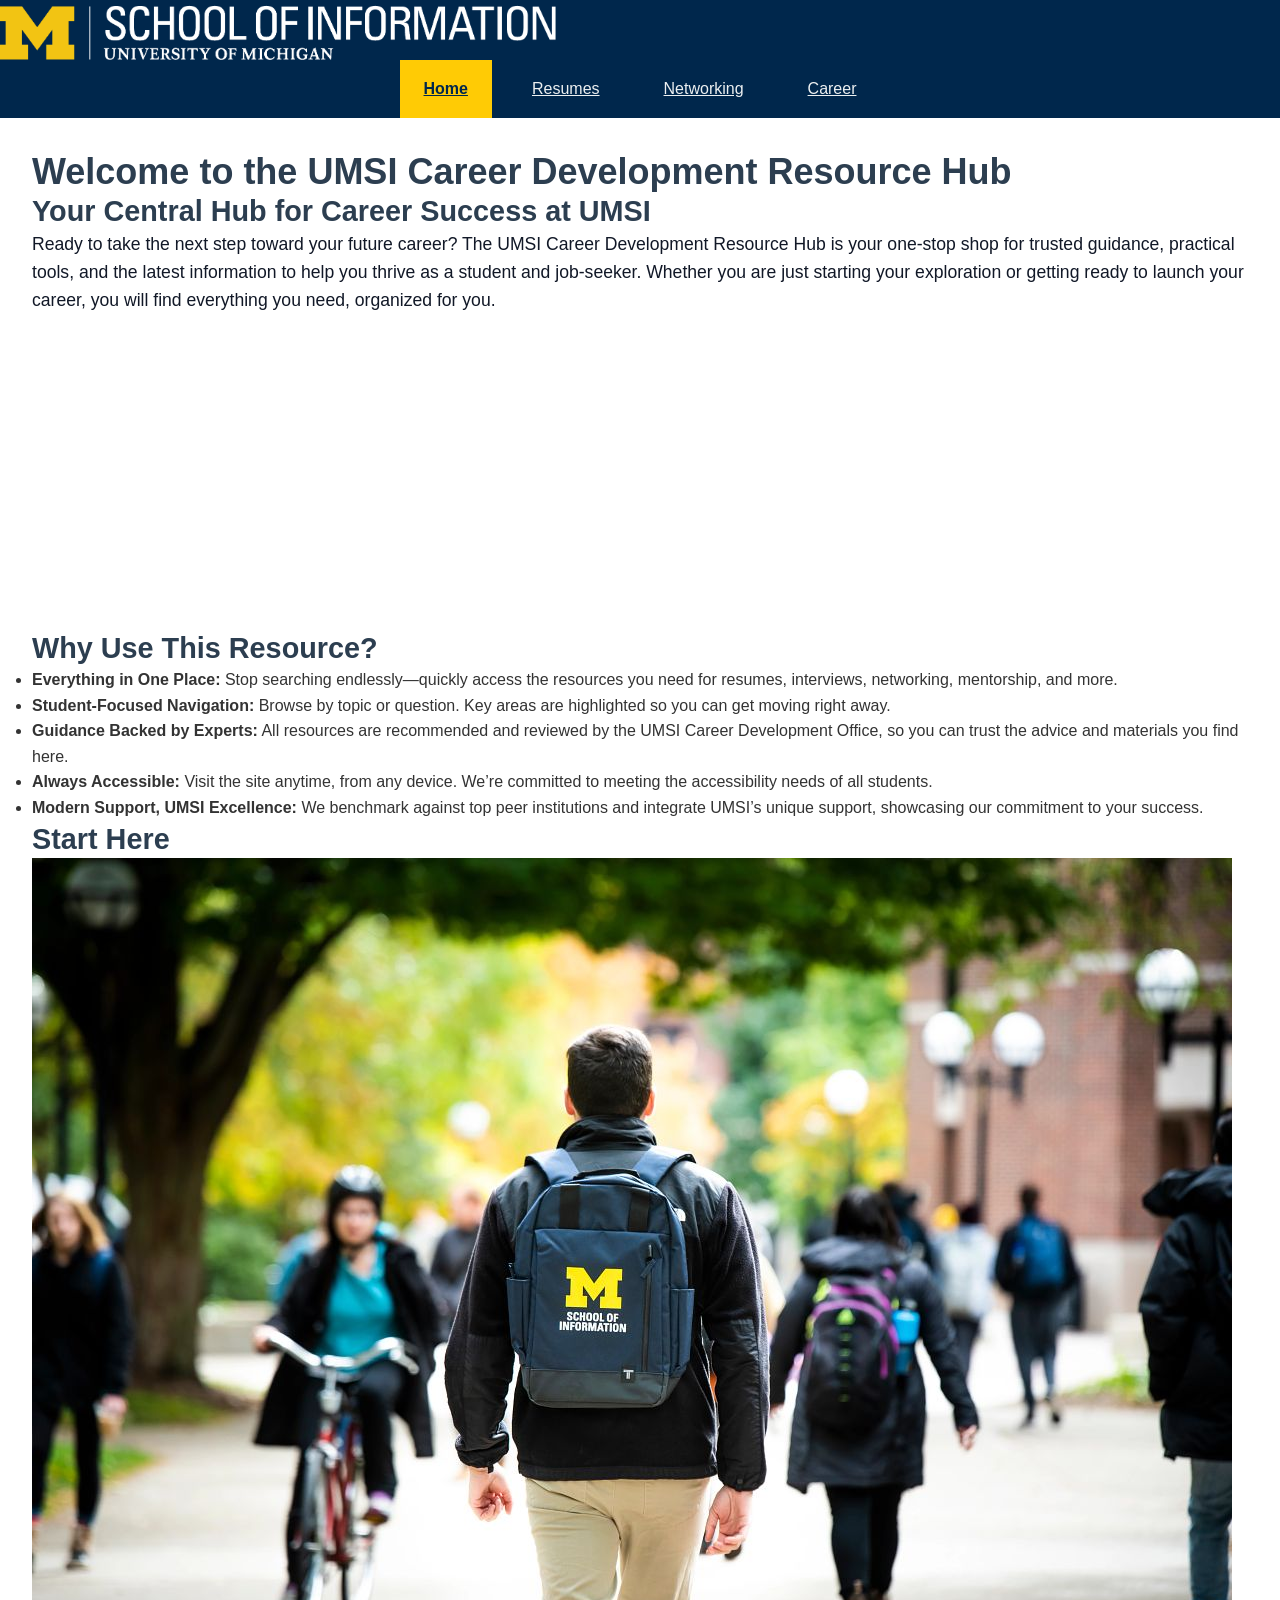
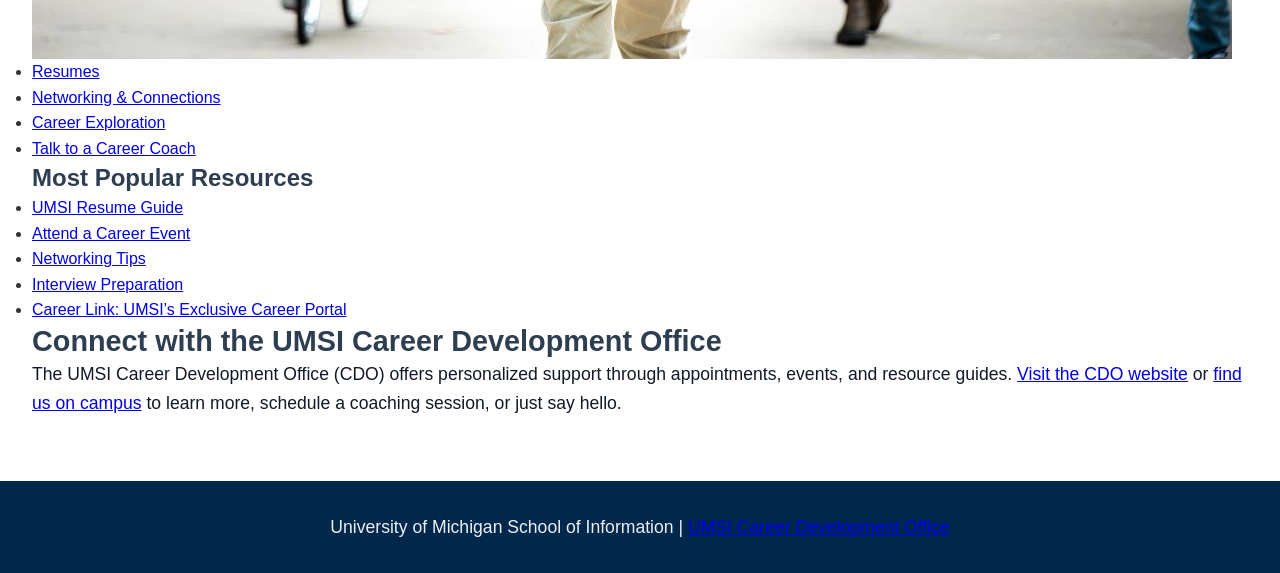
==== index.html @ 0b86a2d9 "Change nav style and logo" ====
<!DOCTYPE html>
<html lang="en">

<head>
  <meta charset="UTF-8">
  <meta name="viewport" content="width=device-width, initial-scale=1.0">
  <link rel="stylesheet" href="css/html5reset.css">
  <link rel="stylesheet" href="css/style.css">
  <title>MSI Career Development Resource Hub</title>
</head>

<body>

  <header>
    <a href="#maincontent" class="skip-link">Skip to Main Content</a>
    <img src="images/UMSI_signature_marketing_U_white.png" alt="UMSI Logo">
    <nav>
      <ul>
        <li class="active"><a href="index.html">Home</a></li>
        <li><a href="resume.html">Resumes</a></li>
        <li><a href="networking.html">Networking</a></li>
        <li><a href="career_exploration.html">Career</a></li>
      </ul>
    </nav>
  </header>

  <main id="maincontent">
    <section id="title">
      <h1>Welcome to the UMSI Career Development Resource Hub</h1>
    </section>

    <section>
      <h2>Your Central Hub for Career Success at UMSI</h2>
      <p>
        Ready to take the next step toward your future career? The UMSI Career Development Resource Hub is your one-stop
        shop for trusted guidance, practical tools, and the latest information to help you thrive as a student and
        job-seeker. Whether you are just starting your exploration or getting ready to launch your career, you will find
        everything you need, organized for you.
      </p>
      <iframe src="https://www.youtube.com/embed/GSjGeDYJ5Nk?si=qhxJPRTIT___x8hG"
        title="YouTube video player" frameborder="0"
        allow="accelerometer; autoplay; clipboard-write; encrypted-media; gyroscope; picture-in-picture; web-share"
        referrerpolicy="strict-origin-when-cross-origin" allowfullscreen></iframe>
    </section>

    <section>
      <h2>Why Use This Resource?</h2>


      <ul>
        <li><strong>Everything in One Place:</strong> Stop searching endlessly—quickly access the resources you need for
          resumes, interviews, networking, mentorship, and more.</li>
        <li><strong>Student-Focused Navigation:</strong> Browse by topic or question. Key areas are highlighted so you
          can get moving right away.</li>
        <li><strong>Guidance Backed by Experts:</strong> All resources are recommended and reviewed by the UMSI Career
          Development Office, so you can trust the advice and materials you find here.</li>
        <li><strong>Always Accessible:</strong> Visit the site anytime, from any device. We’re committed to meeting the
          accessibility needs of all students.</li>
        <li><strong>Modern Support, UMSI Excellence:</strong> We benchmark against top peer institutions and integrate
          UMSI’s unique support, showcasing our commitment to your success.</li>
      </ul>
    </section>
    <section>
      <h2>Start Here</h2>
      <div>
        <img src="images/UMSI_CampusFall_UMSIBackpack_02.jpg"
          alt="A student wears a UMSI backpack in fall on the diag.">
        <ul>
          <li><a href="resume.html">Resumes</a></li>
          <li><a href="networking.html">Networking & Connections</a></li>
          <li><a href="career_exploration.html">Career Exploration</a></li>
          <li><a href="https://umich.instructure.com/courses/137916/pages/talk-to-a-career-coach" target="_blank">Talk to a Career Coach</a></li>
        </ul>


      </div>
      <div>
        <h3>Most Popular Resources</h3>
        <ul>
          <li><a href="https://docs.google.com/document/d/1_1GfDJyVGIgE82MZjVhuWT_aB_2Hcj1NN62FUCXoR_o/edit?tab=t.0"
              target="_blank">UMSI Resume Guide</a></li>
          <li><a href="https://umich.instructure.com/courses/137916/pages/attend-an-event" target="_blank">Attend a
              Career Event</a></li>
          <li><a href="https://docs.google.com/document/d/18HMt79BU8ovGf9z7_P7No5tuwUS6qHNW5u0sgrepLtE/edit?tab=t.0"
              target="_blank">Networking Tips</a></li>
          <li><a
              href="https://docs.google.com/presentation/d/15n-XqsFEntdbkZz89K-ohf7Or1NnCt5CQNDG-6fh2a0/edit?usp=sharing"
              target="_blank">Interview Preparation</a></li>
          <li><a href="https://si-umich.12twenty.com/Login" target="_blank">Career Link: UMSI’s Exclusive Career
              Portal</a></li>
        </ul>
      </div>
    </section>
    <section>
      <h2>Connect with the UMSI Career Development Office</h2>
      <p>
        The UMSI Career Development Office (CDO) offers personalized support through appointments, events, and resource
        guides. <a href="https://umich.instructure.com/courses/137916" target="_blank">Visit the CDO website</a> or <a
          href="https://www.si.umich.edu/about-umsi/getting-umsi" target="_blank">find us on campus</a> to learn more,
        schedule a coaching session, or just say hello.
      </p>
    </section>

    <!-- Content taken & modified from UMGPT with the prompt, "Write me a webpage of intro content to help meet the following requirements - this is for the home page": and then pasted in the client objectives & project requirements"
        UMGPT. (2025). UMGPT ( GPT-4.1 August 25th version) [Large language model]. -->
  </main>
  <footer>
    <p>University of Michigan School of Information | <a href="https://umich.instructure.com/courses/137916">UMSI Career
        Development Office </a></p>
  </footer>
</body>

</html>
---- css/style.css ----
/* Base styles */
html {
    font-size: 100%;
}

body {
    font-family: Arial, sans-serif;
    line-height: 1.6;
    color: #333;
    margin: 0;
    padding: 0;
}

main,
footer {
    padding: 2rem;
}

main {
    max-width: 90rem;
    margin-inline: auto;
}

h1 {
    font-size: clamp(1.75rem, 1.4rem + 1.8vw, 2.25rem);
    line-height: 1.2;
    color: #2c3e50;
    margin: 0;
}

h2 {
    font-size: clamp(1.5rem, 1.2rem + 1.2vw, 1.8rem);
    line-height: 1.3;
    color: #2c3e50;
    margin-top: 0;
}

h3 {
    font-size: clamp(1.25rem, 1.1rem + 0.8vw, 1.5rem);
    line-height: 1.4;
    color: #2c3e50;
    margin-top: 0;
}

p {
    font-size: clamp(1rem, 0.9rem + 0.5vw, 1.1rem);
    line-height: 1.6;
    color: #111827;
}

/* image and media styles */
/* citation: from online search */
iframe {
    width: 100%;
    max-width: 560px;
    height: auto;
    aspect-ratio: 16 / 9;
    display: block;
}

img {
    max-width: 100%;
    height: auto;
    display: block;
}

/* Skip to Main Content
Each page have a Skip to Main Content link that is not visible in the mobile view */
.skip-link {
    position: absolute;
    top: -9999px;
    z-index: 1000;
    background-color: blue;
    color: white;
    padding: 8px 16px;
}

.skip-link:focus {
    top: 10px;
}

/* Header and Navigation
- Navigation is consistent form page to page
- Link in Navigation change to clearly indicate what page I am currently on in the navigation
- Current link is not indicated just by using color.
- H1 matches Page title to some degree */

/* Citation: From discussion week 6 */

header {
    background-color: #00274C;
    position: sticky;
    top: 0;
    z-index: 100;
}

header img {
    height: 60px;
    width: auto;
}

nav ul {
    list-style: none;
    margin: 0;
    padding: 0;
    display: flex;
    justify-content: center;
    gap: 1rem;
}

nav a {
    color: #ecf0f1;
    padding: 1rem 1.5rem;
    display: block;
    transition: background-color 0.3s ease;
}

nav a:hover {
    background-color: #34495e;
}

/* Active link changes style */
nav .active {
    background-color: #FFCB05;
    font-weight: bold;
}

nav .active a {
    color: #00274C;
}

/* ========================================
   FOOTER (fully styled)
   ======================================== */

/* Citation: From discussion week 6 */

footer {
    background-color: #00274C;
    text-align: center;
    padding: 2rem 1rem;
    margin-top: 2rem;
}

footer p {
    margin: 0;
    color: #ecf0f1;
}


/* - Content is designed with the mobile first perspective
- All content is available on smaller screens and usable.
- Font is big enough for me to read and click on each link from a mobile device
- Good use of fluid measurements
- Good use of RWD including Grid */
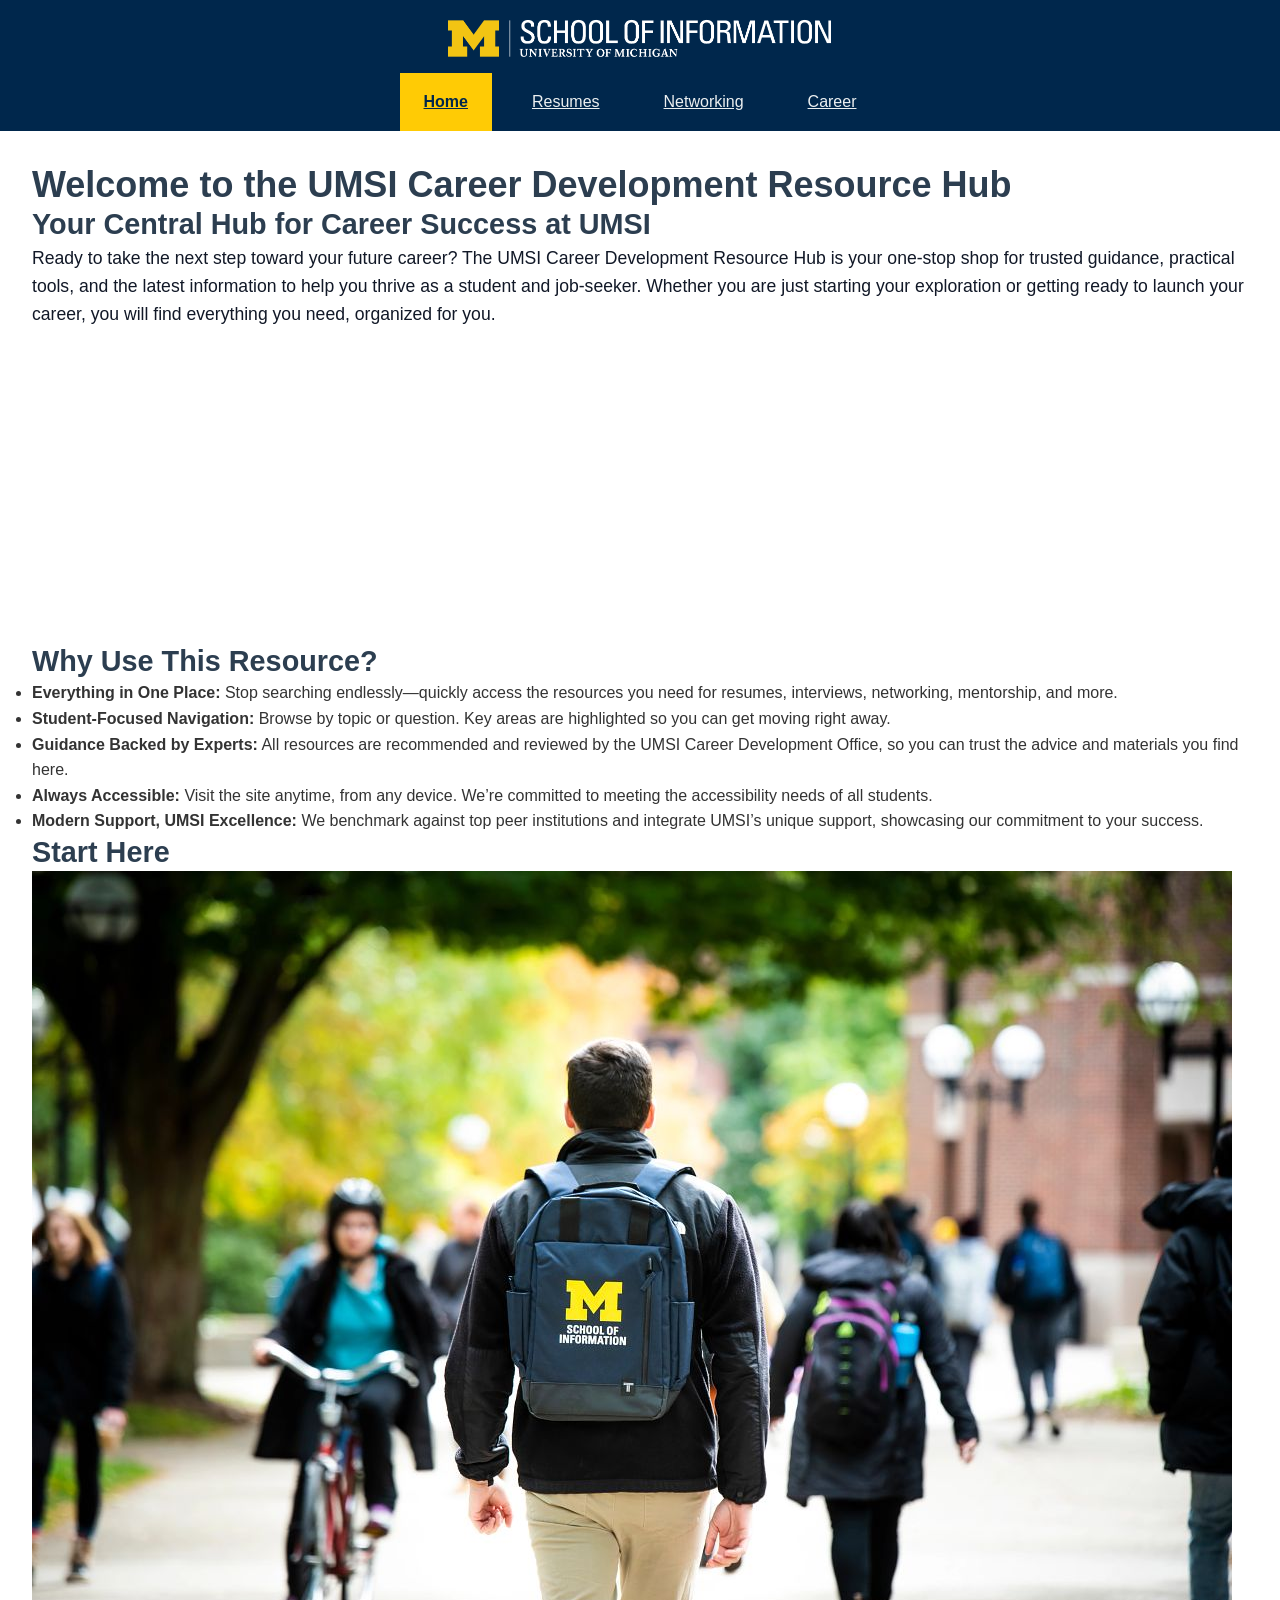
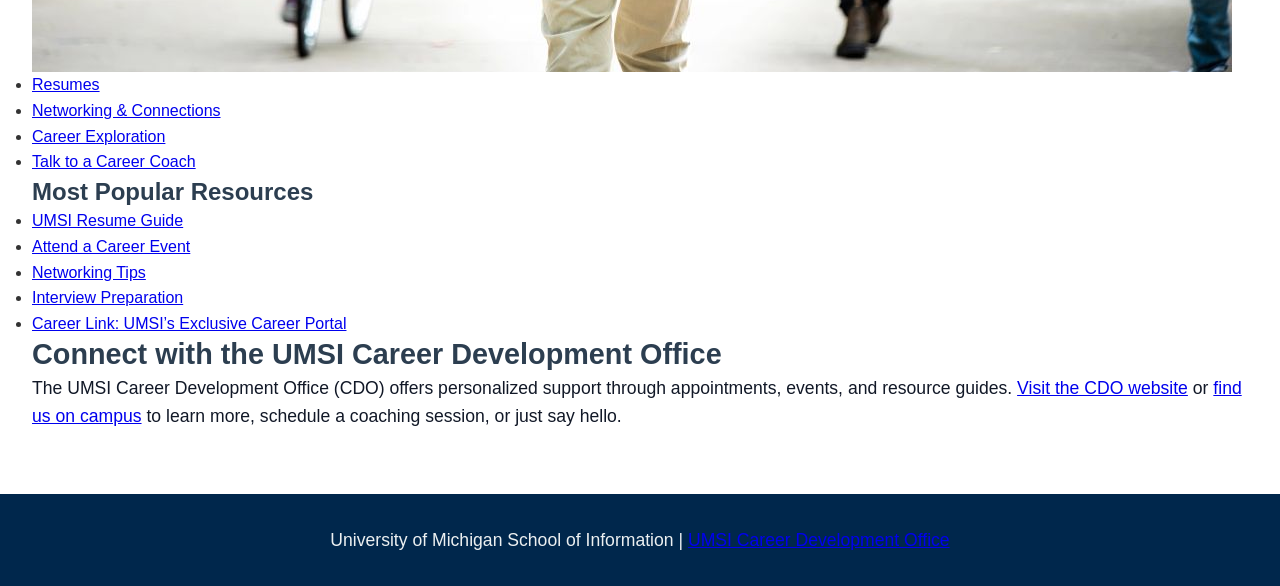
==== commit 1b90f32c: "Modify nav style" ====
--- a/index.html
+++ b/index.html
@@ -13,7 +13,7 @@
 
   <header>
     <a href="#maincontent" class="skip-link">Skip to Main Content</a>
-    <img src="images/UMSI_signature_marketing_U_white.png" alt="UMSI Logo">
+    <img class="logo" src="images/UMSI_signature_marketing_U_white.png" alt="UMSI Logo">
     <nav>
       <ul>
         <li class="active"><a href="index.html">Home</a></li>
--- a/css/style.css
+++ b/css/style.css
@@ -92,6 +92,9 @@
     position: sticky;
     top: 0;
     z-index: 100;
+    display: flex;
+    flex-direction: column;
+    align-items: center;
 }
 
 header img {
@@ -129,6 +132,15 @@
     color: #00274C;
 }
 
+/* Logo style */
+.logo {
+    justify-content: center;
+    width: clamp(15rem, 30vw, 40rem);
+    height: auto;
+    display: block;
+    padding: 1rem;
+}
+
 /* ========================================
    FOOTER (fully styled)
    ======================================== */
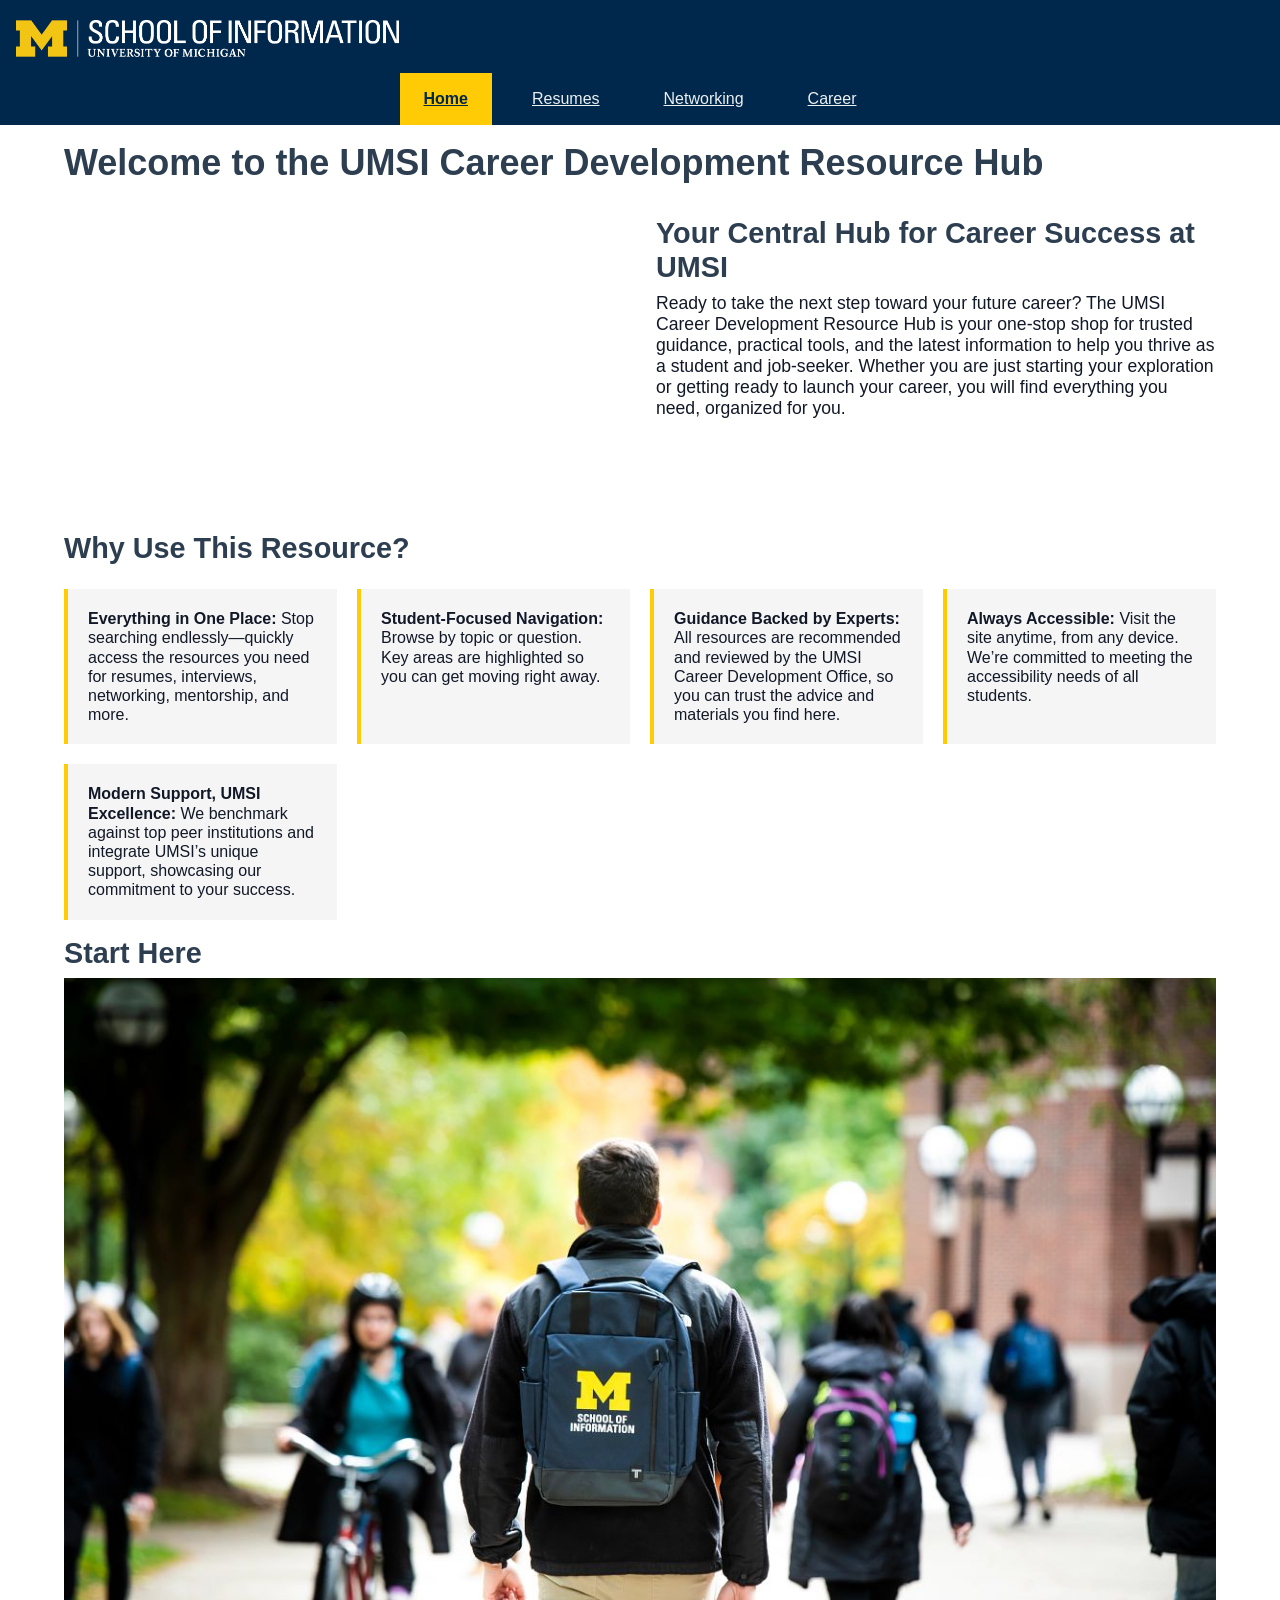
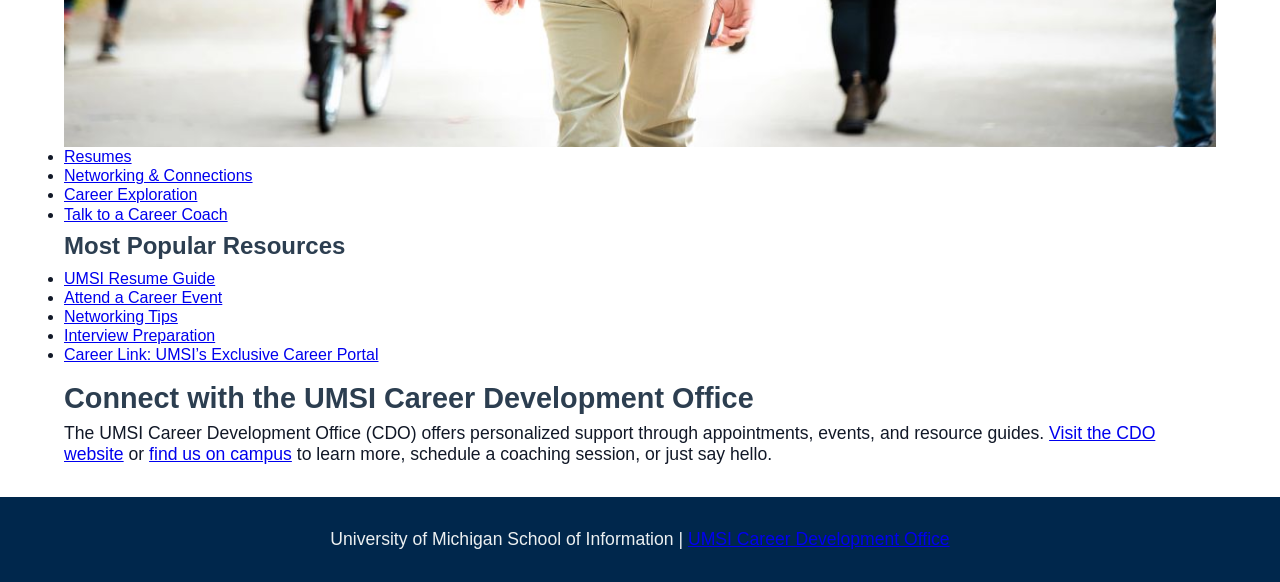
==== commit 13c82b20: "Add grid style to index.html" ====
--- a/index.html
+++ b/index.html
@@ -9,7 +9,7 @@
   <title>MSI Career Development Resource Hub</title>
 </head>
 
-<body>
+<body class="homepage">
 
   <header>
     <a href="#maincontent" class="skip-link">Skip to Main Content</a>
@@ -29,25 +29,29 @@
       <h1>Welcome to the UMSI Career Development Resource Hub</h1>
     </section>
 
-    <section>
-      <h2>Your Central Hub for Career Success at UMSI</h2>
-      <p>
-        Ready to take the next step toward your future career? The UMSI Career Development Resource Hub is your one-stop
-        shop for trusted guidance, practical tools, and the latest information to help you thrive as a student and
-        job-seeker. Whether you are just starting your exploration or getting ready to launch your career, you will find
-        everything you need, organized for you.
-      </p>
-      <iframe src="https://www.youtube.com/embed/GSjGeDYJ5Nk?si=qhxJPRTIT___x8hG"
-        title="YouTube video player" frameborder="0"
-        allow="accelerometer; autoplay; clipboard-write; encrypted-media; gyroscope; picture-in-picture; web-share"
-        referrerpolicy="strict-origin-when-cross-origin" allowfullscreen></iframe>
+    <section class="intro">
+      <div class="intro-video">
+        <iframe src="https://www.youtube.com/embed/GSjGeDYJ5Nk?si=qhxJPRTIT___x8hG" title="YouTube video player"
+          frameborder="0"
+          allow="accelerometer; autoplay; clipboard-write; encrypted-media; gyroscope; picture-in-picture; web-share"
+          referrerpolicy="strict-origin-when-cross-origin" allowfullscreen></iframe>
+      </div>
+      <div class="intro-text">
+        <h2>Your Central Hub for Career Success at UMSI</h2>
+        <p>
+          Ready to take the next step toward your future career? The UMSI Career Development Resource Hub is your
+          one-stop
+          shop for trusted guidance, practical tools, and the latest information to help you thrive as a student and
+          job-seeker. Whether you are just starting your exploration or getting ready to launch your career, you will
+          find
+          everything you need, organized for you.
+        </p>
+      </div>
     </section>
 
     <section>
       <h2>Why Use This Resource?</h2>
-
-
-      <ul>
+      <ul class="benefit-list">
         <li><strong>Everything in One Place:</strong> Stop searching endlessly—quickly access the resources you need for
           resumes, interviews, networking, mentorship, and more.</li>
         <li><strong>Student-Focused Navigation:</strong> Browse by topic or question. Key areas are highlighted so you
@@ -60,6 +64,7 @@
           UMSI’s unique support, showcasing our commitment to your success.</li>
       </ul>
     </section>
+
     <section>
       <h2>Start Here</h2>
       <div>
@@ -69,7 +74,8 @@
           <li><a href="resume.html">Resumes</a></li>
           <li><a href="networking.html">Networking & Connections</a></li>
           <li><a href="career_exploration.html">Career Exploration</a></li>
-          <li><a href="https://umich.instructure.com/courses/137916/pages/talk-to-a-career-coach" target="_blank">Talk to a Career Coach</a></li>
+          <li><a href="https://umich.instructure.com/courses/137916/pages/talk-to-a-career-coach" target="_blank">Talk
+              to a Career Coach</a></li>
         </ul>
 
 
--- a/css/style.css
+++ b/css/style.css
@@ -5,46 +5,45 @@
 
 body {
     font-family: Arial, sans-serif;
-    line-height: 1.6;
-    color: #333;
-    margin: 0;
-    padding: 0;
-}
-
-main,
-footer {
-    padding: 2rem;
+    line-height: 1.2;
+    color: #111827;
 }
 
 main {
-    max-width: 90rem;
+    max-width: 80rem;
+    ;
+    padding-inline: clamp(1rem, 5vw, 80rem);
     margin-inline: auto;
 }
 
+/* Typography */
 h1 {
     font-size: clamp(1.75rem, 1.4rem + 1.8vw, 2.25rem);
     line-height: 1.2;
     color: #2c3e50;
-    margin: 0;
+    padding-bottom: 1rem;
+    padding-top: 1rem;
 }
 
 h2 {
     font-size: clamp(1.5rem, 1.2rem + 1.2vw, 1.8rem);
-    line-height: 1.3;
+    line-height: 1.2;
     color: #2c3e50;
-    margin-top: 0;
+    padding-bottom: 0.5rem;
+    padding-top: 1rem;
 }
 
 h3 {
     font-size: clamp(1.25rem, 1.1rem + 0.8vw, 1.5rem);
-    line-height: 1.4;
+    line-height: 1.2;
     color: #2c3e50;
-    margin-top: 0;
+    padding-bottom: 0.5rem;
+    padding-top:0.5rem;
 }
 
 p {
     font-size: clamp(1rem, 0.9rem + 0.5vw, 1.1rem);
-    line-height: 1.6;
+    line-height: 1.2;
     color: #111827;
 }
 
@@ -72,7 +71,7 @@
     z-index: 1000;
     background-color: blue;
     color: white;
-    padding: 8px 16px;
+    padding: 0.5rem 1rem;
 }
 
 .skip-link:focus {
@@ -92,9 +91,6 @@
     position: sticky;
     top: 0;
     z-index: 100;
-    display: flex;
-    flex-direction: column;
-    align-items: center;
 }
 
 header img {
@@ -164,4 +160,28 @@
 - All content is available on smaller screens and usable.
 - Font is big enough for me to read and click on each link from a mobile device
 - Good use of fluid measurements
-- Good use of RWD including Grid */+- Good use of RWD including Grid */
+
+/* Index page grid */
+.homepage {
+    .intro {
+        display: grid;
+        grid-template-columns: repeat(auto-fit, minmax(20rem, 1fr));
+        gap: 2rem;
+    }
+
+    .benefit-list {
+        display: grid;
+        grid-template-columns: repeat(auto-fit, minmax(14rem, 1fr));
+        gap: clamp(0.75rem, 2vw, 1.25rem);
+        list-style: none;
+        padding: 0;
+        margin-top: 1rem;
+    }
+
+    .benefit-list li {
+        padding: clamp(0.75rem, 2vw, 1.25rem);
+        background-color: #f5f5f5;
+        border-left: 4px solid #FFCB05;
+    }
+}
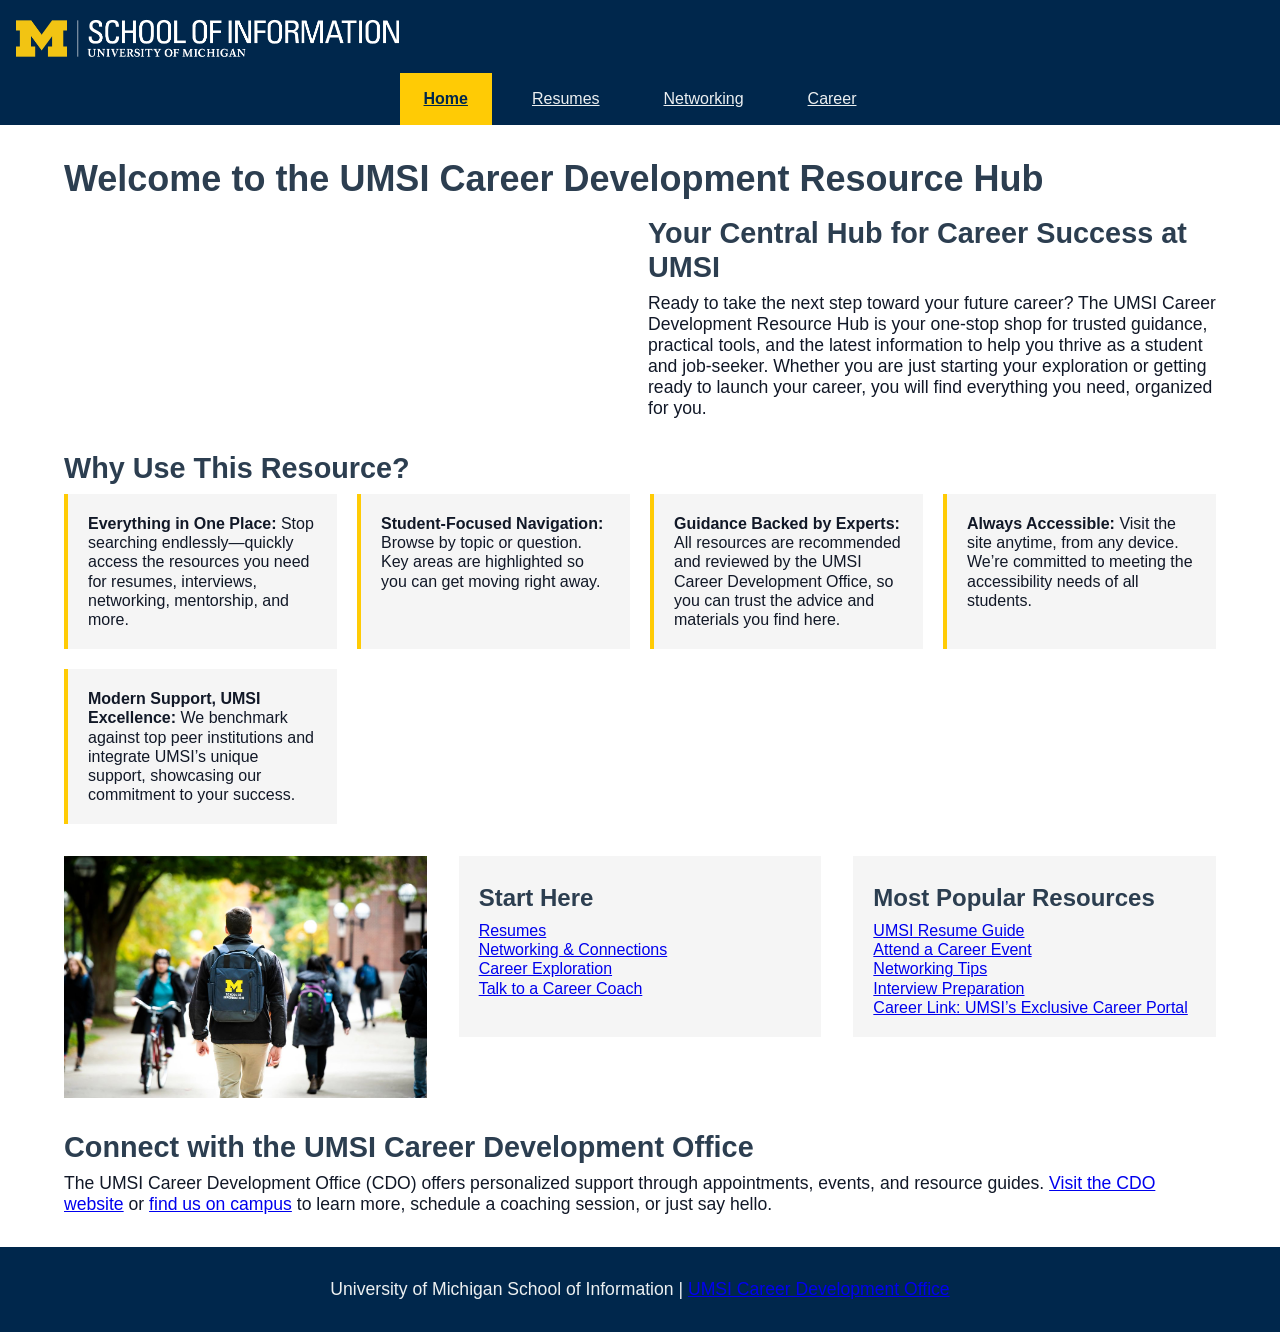
==== commit 2ae09661: "Finished homepage style" ====
--- a/index.html
+++ b/index.html
@@ -65,11 +65,13 @@
       </ul>
     </section>
 
-    <section>
-      <h2>Start Here</h2>
-      <div>
+    <section class="resource">
+      <div class="resource-img">
         <img src="images/UMSI_CampusFall_UMSIBackpack_02.jpg"
           alt="A student wears a UMSI backpack in fall on the diag.">
+      </div>
+      <div class="start-link">
+        <h3>Start Here</h3>
         <ul>
           <li><a href="resume.html">Resumes</a></li>
           <li><a href="networking.html">Networking & Connections</a></li>
@@ -77,10 +79,8 @@
           <li><a href="https://umich.instructure.com/courses/137916/pages/talk-to-a-career-coach" target="_blank">Talk
               to a Career Coach</a></li>
         </ul>
-
-
       </div>
-      <div>
+      <div class="resource-link">
         <h3>Most Popular Resources</h3>
         <ul>
           <li><a href="https://docs.google.com/document/d/1_1GfDJyVGIgE82MZjVhuWT_aB_2Hcj1NN62FUCXoR_o/edit?tab=t.0"
@@ -97,6 +97,7 @@
         </ul>
       </div>
     </section>
+
     <section>
       <h2>Connect with the UMSI Career Development Office</h2>
       <p>
--- a/css/style.css
+++ b/css/style.css
@@ -22,7 +22,7 @@
     line-height: 1.2;
     color: #2c3e50;
     padding-bottom: 1rem;
-    padding-top: 1rem;
+    padding-top: 2rem;
 }
 
 h2 {
@@ -30,7 +30,7 @@
     line-height: 1.2;
     color: #2c3e50;
     padding-bottom: 0.5rem;
-    padding-top: 1rem;
+    padding-top: 2rem;
 }
 
 h3 {
@@ -38,7 +38,7 @@
     line-height: 1.2;
     color: #2c3e50;
     padding-bottom: 0.5rem;
-    padding-top:0.5rem;
+    padding-top: 0.5rem;
 }
 
 p {
@@ -50,17 +50,23 @@
 /* image and media styles */
 /* citation: from online search */
 iframe {
-    width: 100%;
-    max-width: 560px;
+    max-width: min(100%, 560px);
     height: auto;
     aspect-ratio: 16 / 9;
     display: block;
 }
 
 img {
-    max-width: 100%;
+    width: 100%;
+    max-width: min(100%, 560px);
     height: auto;
     display: block;
+}
+
+p,
+li,
+a {
+    overflow-wrap: break-word;
 }
 
 /* Skip to Main Content
@@ -103,6 +109,7 @@
     margin: 0;
     padding: 0;
     display: flex;
+    flex-wrap: wrap;
     justify-content: center;
     gap: 1rem;
 }
@@ -112,6 +119,7 @@
     padding: 1rem 1.5rem;
     display: block;
     transition: background-color 0.3s ease;
+    overflow-wrap: break-word;
 }
 
 nav a:hover {
@@ -166,8 +174,12 @@
 .homepage {
     .intro {
         display: grid;
-        grid-template-columns: repeat(auto-fit, minmax(20rem, 1fr));
-        gap: 2rem;
+        grid-template-columns: repeat(auto-fit, minmax(14rem, 1fr));
+        gap: 1rem;
+    }
+
+    .intro h2 {
+        padding-top: 0;
     }
 
     .benefit-list {
@@ -175,8 +187,7 @@
         grid-template-columns: repeat(auto-fit, minmax(14rem, 1fr));
         gap: clamp(0.75rem, 2vw, 1.25rem);
         list-style: none;
-        padding: 0;
-        margin-top: 1rem;
+        padding-bottom: 2rem;
     }
 
     .benefit-list li {
@@ -184,4 +195,21 @@
         background-color: #f5f5f5;
         border-left: 4px solid #FFCB05;
     }
+
+    .resource {
+        display: grid;
+        grid-template-columns: repeat(auto-fit, minmax(14rem, 1fr));
+        gap: clamp(1rem, 3vw, 2rem);
+    }
+
+    .start-link, .resource-link {
+        padding: clamp(0.75rem, 2vw, 1.25rem);
+        background-color: #f5f5f5;
+    }
+
+    .start-link li, .resource-link li {
+        list-style: none;
+    }
+    .resource-img {
+        grid-row: 1 / span 2;
 }
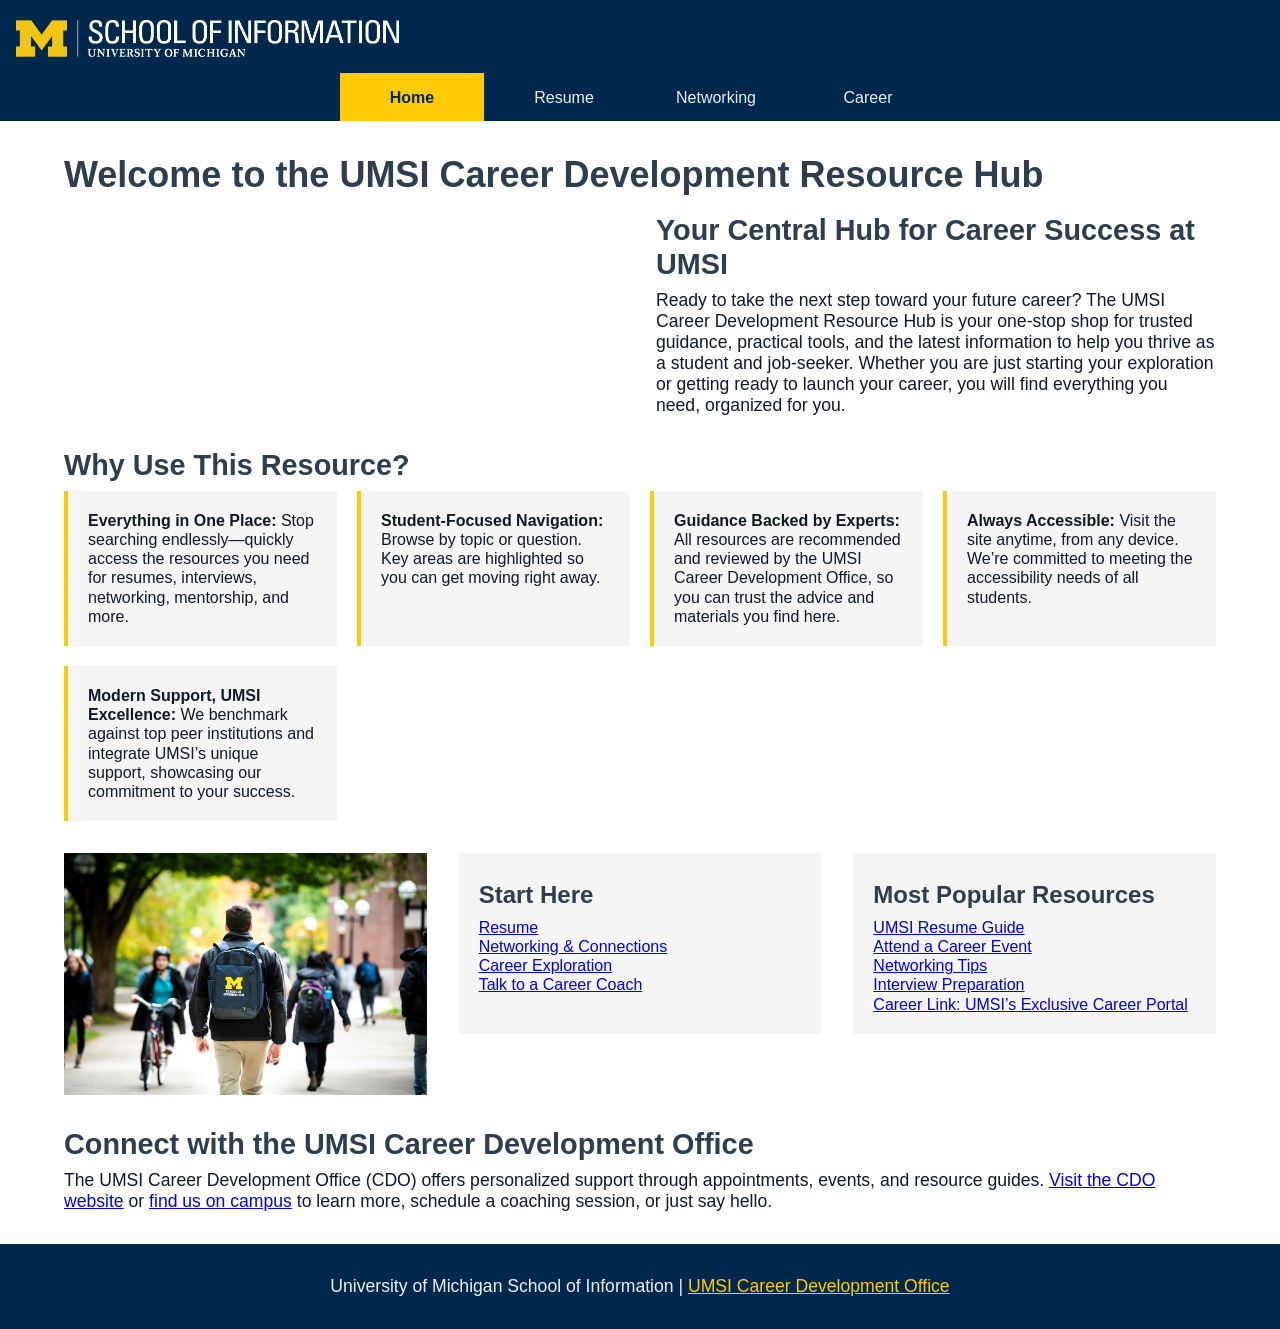
==== commit 70319f03: "Finished networking style in style.css" ====
--- a/index.html
+++ b/index.html
@@ -17,7 +17,7 @@
     <nav>
       <ul>
         <li class="active"><a href="index.html">Home</a></li>
-        <li><a href="resume.html">Resumes</a></li>
+        <li><a href="resume.html">Resume</a></li>
         <li><a href="networking.html">Networking</a></li>
         <li><a href="career_exploration.html">Career</a></li>
       </ul>
@@ -73,7 +73,7 @@
       <div class="start-link">
         <h3>Start Here</h3>
         <ul>
-          <li><a href="resume.html">Resumes</a></li>
+          <li><a href="resume.html">Resume</a></li>
           <li><a href="networking.html">Networking & Connections</a></li>
           <li><a href="career_exploration.html">Career Exploration</a></li>
           <li><a href="https://umich.instructure.com/courses/137916/pages/talk-to-a-career-coach" target="_blank">Talk
--- a/css/style.css
+++ b/css/style.css
@@ -108,17 +108,21 @@
     list-style: none;
     margin: 0;
     padding: 0;
-    display: flex;
-    flex-wrap: wrap;
+    display: grid;
+    grid-template-columns: repeat(auto-fit, clamp(6rem, 15vw, 9rem));
     justify-content: center;
-    gap: 1rem;
+    gap: 0.5rem;
 }
 
 nav a {
     color: #ecf0f1;
-    padding: 1rem 1.5rem;
-    display: block;
+    display: flex;
+    align-items: center;
+    justify-content: center;
+    width: 100%;
+    height: clamp(2.5rem, 5vw, 3rem);
     transition: background-color 0.3s ease;
+    text-decoration: none;
     overflow-wrap: break-word;
 }
 
@@ -163,6 +167,15 @@
     color: #ecf0f1;
 }
 
+footer a {
+    color: #FFCB05;
+    text-decoration: underline;
+}
+
+footer a:visited {
+    color: #b3a676;
+}
+
 
 /* - Content is designed with the mobile first perspective
 - All content is available on smaller screens and usable.
@@ -175,7 +188,7 @@
     .intro {
         display: grid;
         grid-template-columns: repeat(auto-fit, minmax(14rem, 1fr));
-        gap: 1rem;
+        gap: 2rem;
     }
 
     .intro h2 {
@@ -202,14 +215,98 @@
         gap: clamp(1rem, 3vw, 2rem);
     }
 
-    .start-link, .resource-link {
-        padding: clamp(0.75rem, 2vw, 1.25rem);
-        background-color: #f5f5f5;
-    }
-
-    .start-link li, .resource-link li {
-        list-style: none;
-    }
+    .start-link,
+    .resource-link {
+        padding: clamp(0.75rem, 2vw, 1.25rem);
+        background-color: #f5f5f5;
+    }
+
+    .start-link li,
+    .resource-link li {
+        list-style: none;
+    }
+
     .resource-img {
         grid-row: 1 / span 2;
+    }
+}
+
+.resume {
+
+    .resume-intro,
+    .resume-resources {
+        display: grid;
+        grid-template-columns: repeat(auto-fit, minmax(14rem, 1fr));
+        gap: 2rem;
+    }
+
+    .resume-intro h2,
+    .resume-resources h2 {
+        padding-top: 0;
+    }
+
+    .resume-resources li {
+        list-style: none;
+        padding-bottom: 0.5rem;
+    }
+
+    .resume-guide {
+        display: grid;
+        grid-template-columns: repeat(auto-fit, minmax(14rem, 1fr));
+        gap: clamp(0.75rem, 2vw, 1.25rem);
+        list-style: none;
+        padding-bottom: 2rem;
+    }
+
+    .resume-guide li {
+        padding: clamp(0.75rem, 2vw, 1.25rem);
+        background-color: #f5f5f5;
+        border-left: 4px solid #FFCB05;
+    }
+
+    .resume-faq {
+        display: flex;
+        flex-direction: column;
+        gap: 0.5rem;
+        list-style: none;
+    }
+
+    .resume-faq li {
+        padding: clamp(0.75rem, 2vw, 1.25rem);
+        background-color: #f5f5f5;
+        border-left: 4px solid #FFCB05;
+    }
+}
+
+.networking {
+    .networking-intro,
+    .fair {
+        display: grid;
+        grid-template-columns: repeat(auto-fit, minmax(14rem, 1fr));
+        gap: 2rem;
+    }
+
+    .fair {
+        margin-top: 2rem;
+    }
+
+    .networking-intro h2,
+    .fair h2 {
+        padding-top: 0;
+    }
+
+    .networking-resources-list,
+    .fair-resources-list {
+        padding: clamp(0.75rem, 2vw, 1.25rem);
+        padding-top: 0;
+        background-color: #f5f5f5;
+    }
+
+    .networking-resources-list ul,
+    .fair-resources-list ul {
+        list-style: none;
+        display: flex;
+        flex-direction: column;
+        gap: 0.25rem;
+    }
 }
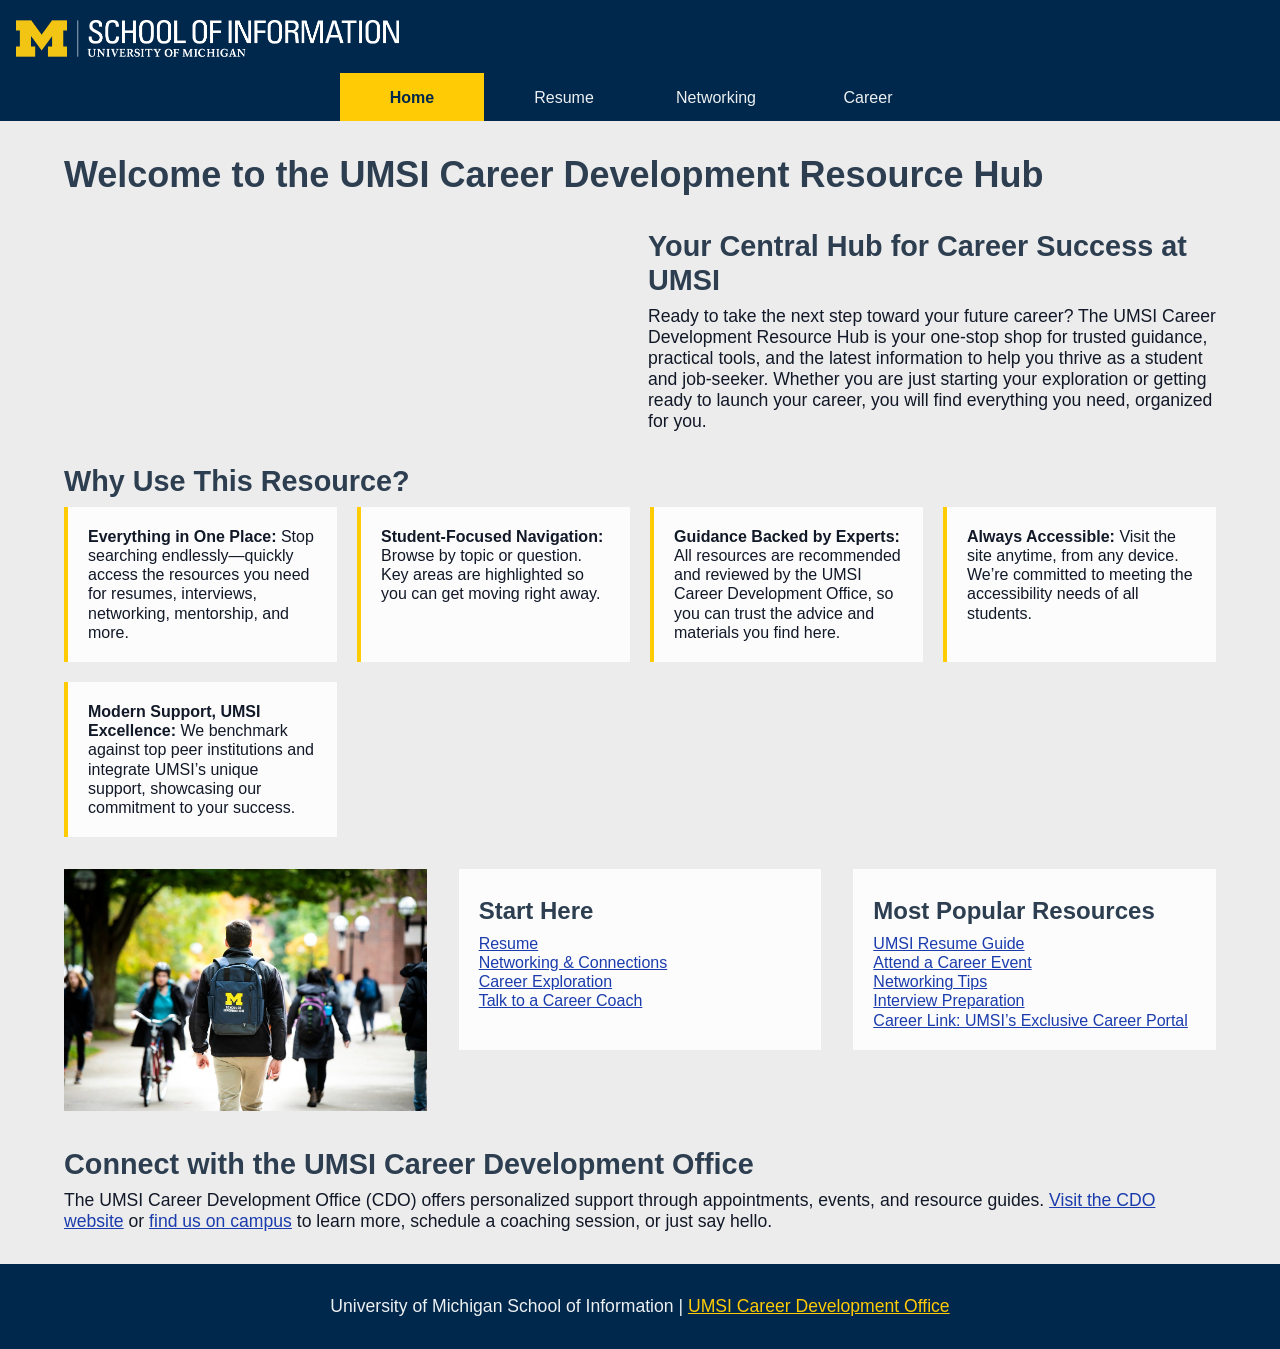
==== commit f9279cf0: "Modify footer, add citations, change styles" ====
--- a/index.html
+++ b/index.html
@@ -112,7 +112,7 @@
         UMGPT. (2025). UMGPT ( GPT-4.1 August 25th version) [Large language model]. -->
   </main>
   <footer>
-    <p>University of Michigan School of Information | <a href="https://umich.instructure.com/courses/137916">UMSI Career
+    <p>University of Michigan School of Information | <a href="https://umich.instructure.com/courses/137916" target="_blank">UMSI Career
         Development Office </a></p>
   </footer>
 </body>
--- a/css/style.css
+++ b/css/style.css
@@ -1,4 +1,7 @@
-/* Base styles */
+/* ========================================
+   Base styles
+   ======================================== */
+/* Citation: I referred to the week 6 discussion starter_style.css and modified it */
 html {
     font-size: 100%;
 }
@@ -7,6 +10,7 @@
     font-family: Arial, sans-serif;
     line-height: 1.2;
     color: #111827;
+    background-color: #EDECEC;
 }
 
 main {
@@ -16,7 +20,9 @@
     margin-inline: auto;
 }
 
-/* Typography */
+/* ========================================
+   Typography
+   ======================================== */
 h1 {
     font-size: clamp(1.75rem, 1.4rem + 1.8vw, 2.25rem);
     line-height: 1.2;
@@ -47,20 +53,25 @@
     color: #111827;
 }
 
-/* image and media styles */
-/* citation: from online search */
+a {
+    color: #1A3CAD;
+    text-decoration: underline;
+}
+
+/* ========================================
+   Images and iframes
+   ======================================== */
+/* Citation: from https://developer.mozilla.org/en-US/docs/Web/CSS/Guides/Box_sizing/Aspect_ratios*/
 iframe {
     max-width: min(100%, 560px);
     height: auto;
     aspect-ratio: 16 / 9;
-    display: block;
 }
 
 img {
     width: 100%;
+    height: auto;
     max-width: min(100%, 560px);
-    height: auto;
-    display: block;
 }
 
 p,
@@ -69,8 +80,10 @@
     overflow-wrap: break-word;
 }
 
-/* Skip to Main Content
-Each page have a Skip to Main Content link that is not visible in the mobile view */
+/* ========================================
+   Skip to Main Content Link
+   ======================================== */
+/* Citation: I referred to my solution to week 6 discussion. */
 .skip-link {
     position: absolute;
     top: -9999px;
@@ -78,19 +91,17 @@
     background-color: blue;
     color: white;
     padding: 0.5rem 1rem;
+    text-decoration: none;
 }
 
 .skip-link:focus {
     top: 10px;
 }
 
-/* Header and Navigation
-- Navigation is consistent form page to page
-- Link in Navigation change to clearly indicate what page I am currently on in the navigation
-- Current link is not indicated just by using color.
-- H1 matches Page title to some degree */
-
-/* Citation: From discussion week 6 */
+/* ========================================
+   Header and Navigation
+   ======================================== */
+/* Citation: I referred to the week 6 discussion starter_style.css and modified it */
 
 header {
     background-color: #00274C;
@@ -150,10 +161,9 @@
 }
 
 /* ========================================
-   FOOTER (fully styled)
-   ======================================== */
-
-/* Citation: From discussion week 6 */
+   FOOTER
+   ======================================== */
+/* Citation:  I referred to the week 6 discussion starter_style.css and modified it */
 
 footer {
     background-color: #00274C;
@@ -176,19 +186,24 @@
     color: #b3a676;
 }
 
-
-/* - Content is designed with the mobile first perspective
-- All content is available on smaller screens and usable.
-- Font is big enough for me to read and click on each link from a mobile device
-- Good use of fluid measurements
-- Good use of RWD including Grid */
-
-/* Index page grid */
+/* ========================================
+   Index page grid
+   ======================================== */
+/* Citation: To achieve responsive grid layout without media queries, and fluid typography,
+    I referred to
+    https://www.sitepoint.com/responsive-css-layout-grids-without-media-queries/
+    https://medium.com/@FAANG/modern-responsive-web-design-a-comprehensive-guide-4154dbe15882
+    */
+
 .homepage {
+    h1 {
+        padding-bottom: 2rem;
+    }
+
     .intro {
         display: grid;
         grid-template-columns: repeat(auto-fit, minmax(14rem, 1fr));
-        gap: 2rem;
+        gap: 1rem;
     }
 
     .intro h2 {
@@ -205,7 +220,7 @@
 
     .benefit-list li {
         padding: clamp(0.75rem, 2vw, 1.25rem);
-        background-color: #f5f5f5;
+        background-color: #fcfcfc;
         border-left: 4px solid #FFCB05;
     }
 
@@ -218,7 +233,7 @@
     .start-link,
     .resource-link {
         padding: clamp(0.75rem, 2vw, 1.25rem);
-        background-color: #f5f5f5;
+        background-color: #fcfcfc;
     }
 
     .start-link li,
@@ -231,13 +246,25 @@
     }
 }
 
+/* ========================================
+   Resume page grid
+   ======================================== */
+/* Citation: To achieve responsive grid layout without media queries, and fluid typography,
+    I referred to
+    https://www.sitepoint.com/responsive-css-layout-grids-without-media-queries/
+    https://medium.com/@FAANG/modern-responsive-web-design-a-comprehensive-guide-4154dbe15882
+    */
 .resume {
+
+    h1 {
+        padding-bottom: 2rem;
+    }
 
     .resume-intro,
     .resume-resources {
         display: grid;
         grid-template-columns: repeat(auto-fit, minmax(14rem, 1fr));
-        gap: 2rem;
+        gap: 1rem;
     }
 
     .resume-intro h2,
@@ -260,7 +287,7 @@
 
     .resume-guide li {
         padding: clamp(0.75rem, 2vw, 1.25rem);
-        background-color: #f5f5f5;
+        background-color: #fcfcfc;
         border-left: 4px solid #FFCB05;
     }
 
@@ -273,17 +300,30 @@
 
     .resume-faq li {
         padding: clamp(0.75rem, 2vw, 1.25rem);
-        background-color: #f5f5f5;
+        background-color: #fcfcfc;
         border-left: 4px solid #FFCB05;
     }
 }
 
+/* ========================================
+   Networking page grid
+   ======================================== */
+/* Citation: To achieve responsive grid layout without media queries, and fluid typography,
+    I referred to
+    https://www.sitepoint.com/responsive-css-layout-grids-without-media-queries/
+    https://medium.com/@FAANG/modern-responsive-web-design-a-comprehensive-guide-4154dbe15882
+    */
 .networking {
+
+    h1 {
+        padding-bottom: 2rem;
+    }
+
     .networking-intro,
     .fair {
         display: grid;
         grid-template-columns: repeat(auto-fit, minmax(14rem, 1fr));
-        gap: 2rem;
+        gap: 1rem;
     }
 
     .fair {
@@ -299,7 +339,8 @@
     .fair-resources-list {
         padding: clamp(0.75rem, 2vw, 1.25rem);
         padding-top: 0;
-        background-color: #f5f5f5;
+        margin-top: 1rem;
+        background-color: #fcfcfc;
     }
 
     .networking-resources-list ul,
@@ -309,4 +350,66 @@
         flex-direction: column;
         gap: 0.25rem;
     }
+}
+
+/* ========================================
+   Career Exploration page grid
+   ======================================== */
+/* Citation: To achieve responsive grid layout without media queries, and fluid typography,
+    I referred to
+    https://www.sitepoint.com/responsive-css-layout-grids-without-media-queries/
+    https://medium.com/@FAANG/modern-responsive-web-design-a-comprehensive-guide-4154dbe15882
+    */
+.career-exploration {
+
+    .path {
+        display: grid;
+        grid-template-columns: repeat(auto-fit, minmax(14rem, 1fr));
+        gap: 1rem;
+        padding-top: 1rem
+    }
+
+    .data,
+    .library,
+    .ux {
+        display: grid;
+        grid-template-rows: auto;
+        gap: 1rem;
+        align-items: start;
+        background-color: #fcfcfc;
+        padding: 1rem;
+        border-top: 4px solid #FFCB05;
+    }
+
+    .data-text,
+    .library-text,
+    .ux-text {
+        display: flex;
+        flex-direction: column;
+        gap: 0.5rem;
+    }
+
+    .data-text ul,
+    .library-text ul,
+    .ux-text ul {
+        display: flex;
+        flex-direction: column;
+        gap: 0.5rem;
+        list-style: none;
+    }
+
+    .action-steps {
+        padding-top: 0.5rem;
+        display: flex;
+        flex-direction: column;
+        gap: 0.5rem;
+        list-style: none;
+    }
+
+    .action-steps li {
+        padding: clamp(0.75rem, 2vw, 1.25rem);
+        background-color: #fcfcfc;
+        border-left: 4px solid #FFCB05;
+    }
+
 }
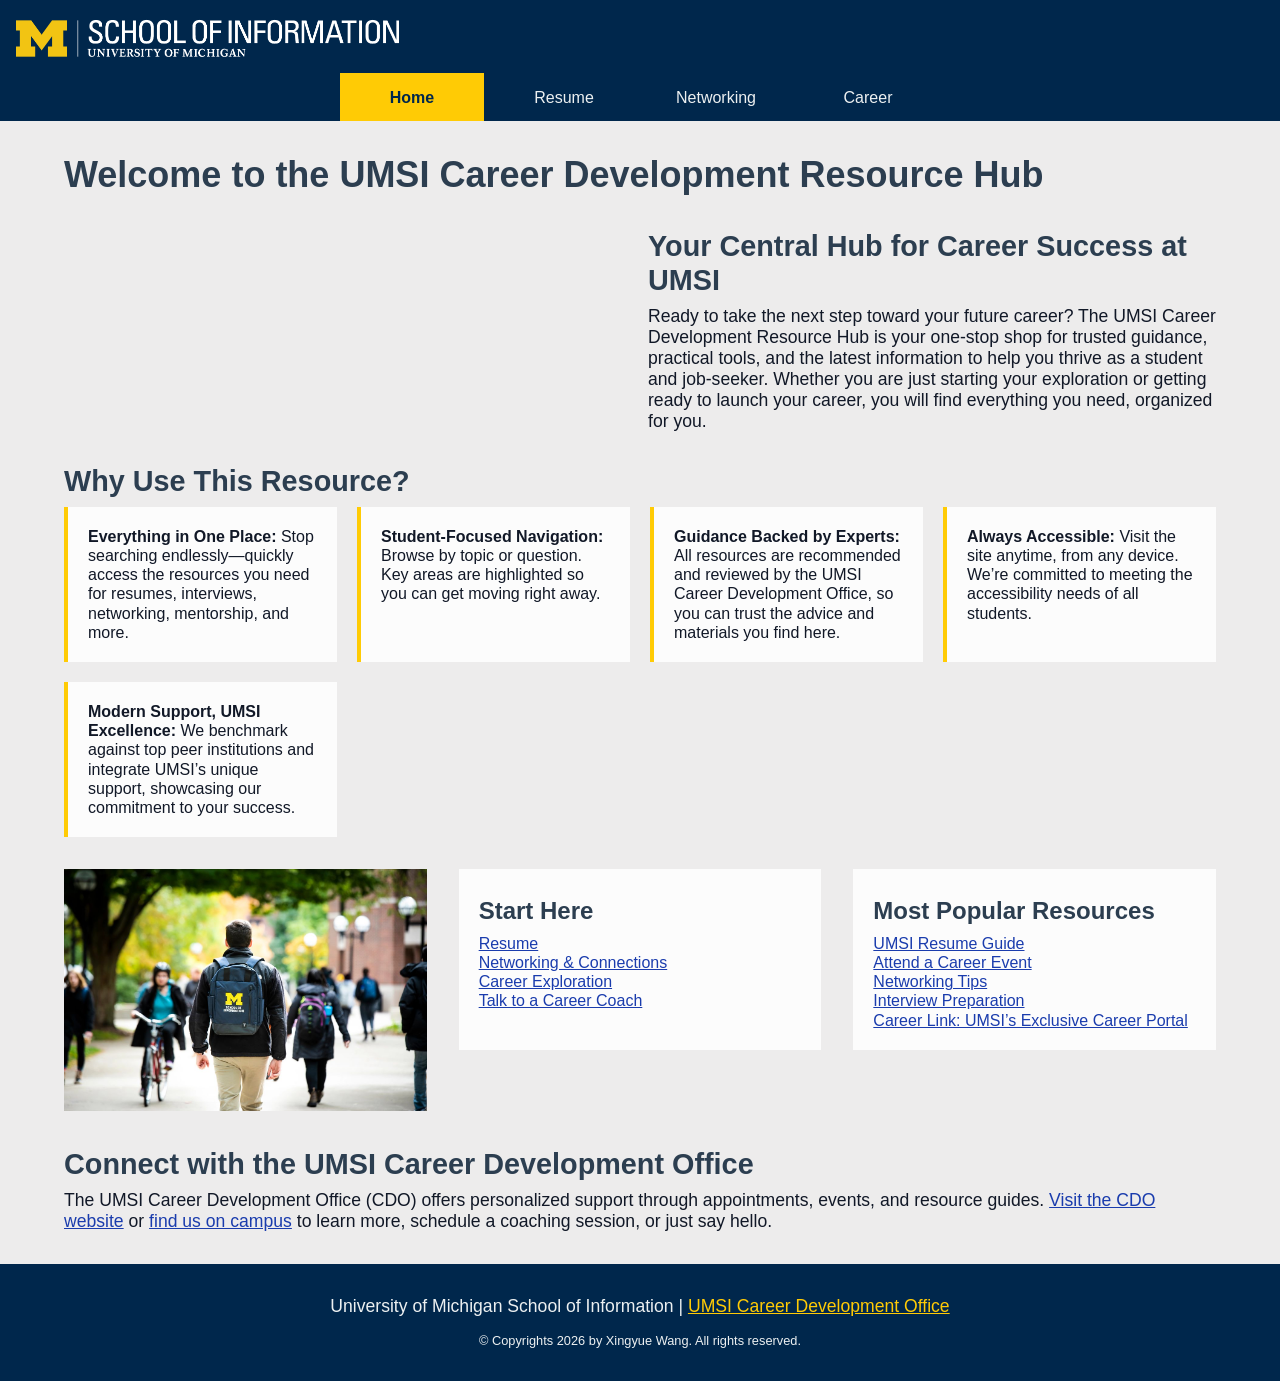
==== commit 8de07f54: "Added current year and modified footer style" ====
--- a/index.html
+++ b/index.html
@@ -114,7 +114,10 @@
   <footer>
     <p>University of Michigan School of Information | <a href="https://umich.instructure.com/courses/137916" target="_blank">UMSI Career
         Development Office </a></p>
+    <p>© Copyrights <span id="year"></span> by Xingyue Wang. All rights reserved.</p>
   </footer>
+
+    <script src="JS/script.js"></script>
 </body>
 
 </html>
--- a/css/style.css
+++ b/css/style.css
@@ -186,6 +186,11 @@
     color: #b3a676;
 }
 
+footer p:last-child {
+    margin-top: 16px;
+    font-size: 80%;
+}
+
 /* ========================================
    Index page grid
    ======================================== */
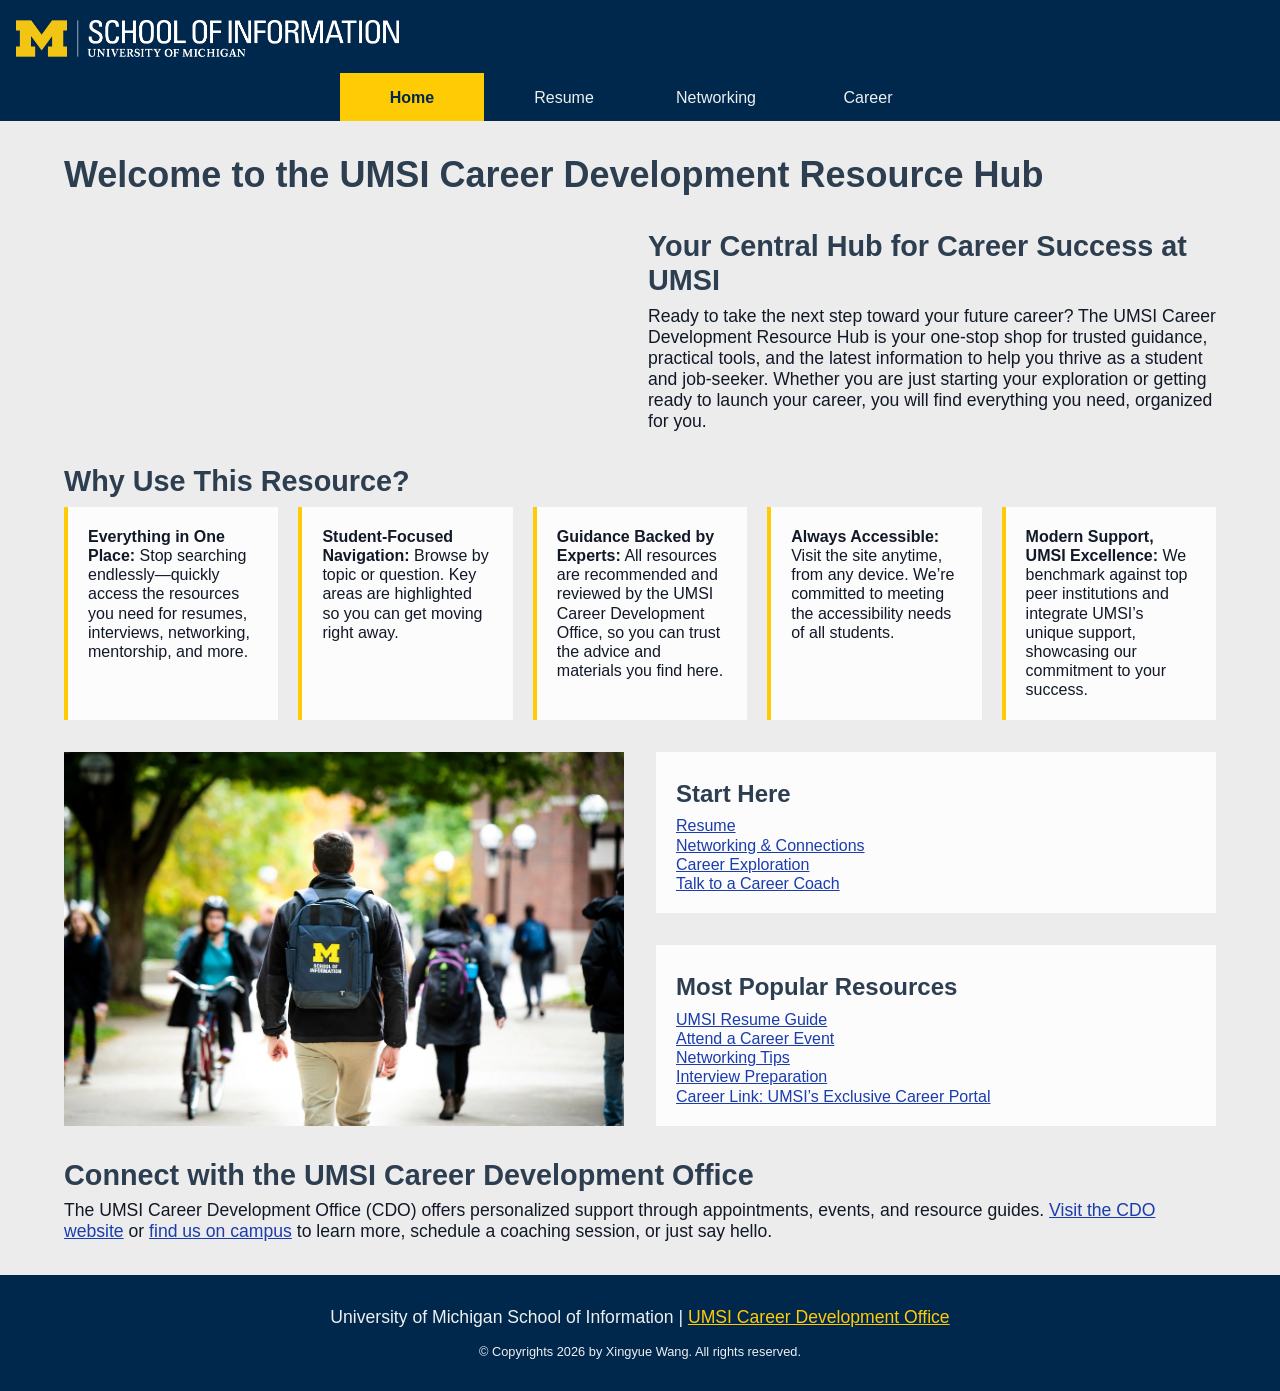
==== commit aa3ccd50: "Update index page style" ====
--- a/index.html
+++ b/index.html
@@ -30,12 +30,10 @@
     </section>
 
     <section class="intro">
-      <div class="intro-video">
-        <iframe src="https://www.youtube.com/embed/GSjGeDYJ5Nk?si=qhxJPRTIT___x8hG" title="YouTube video player"
+        <iframe class="intro-video" src="https://www.youtube.com/embed/GSjGeDYJ5Nk?si=qhxJPRTIT___x8hG" title="YouTube video player"
           frameborder="0"
           allow="accelerometer; autoplay; clipboard-write; encrypted-media; gyroscope; picture-in-picture; web-share"
           referrerpolicy="strict-origin-when-cross-origin" allowfullscreen></iframe>
-      </div>
       <div class="intro-text">
         <h2>Your Central Hub for Career Success at UMSI</h2>
         <p>
@@ -66,10 +64,8 @@
     </section>
 
     <section class="resource">
-      <div class="resource-img">
-        <img src="images/UMSI_CampusFall_UMSIBackpack_02.jpg"
+        <img class="resource-img" src="images/UMSI_CampusFall_UMSIBackpack_02.jpg"
           alt="A student wears a UMSI backpack in fall on the diag.">
-      </div>
       <div class="start-link">
         <h3>Start Here</h3>
         <ul>
--- a/css/style.css
+++ b/css/style.css
@@ -96,6 +96,19 @@
 
 .skip-link:focus {
     top: 10px;
+}
+
+/* ========================================
+   Header and Footer
+   ======================================== */
+body {
+    display: flex;
+    flex-direction: column;
+    min-height: 100vh;
+}
+
+main {
+    flex: 1;
 }
 
 /* ========================================
@@ -249,7 +262,79 @@
     .resource-img {
         grid-row: 1 / span 2;
     }
-}
+
+    /* Tablet View */
+    @media (min-width: 768px) {
+        .benefit-list {
+            grid-template-columns: repeat(4, 1fr);
+        }
+
+        .benefit-list li {
+            grid-column: span 2;
+        }
+
+        .benefit-list li:last-child {
+            grid-column: 2/4;
+        }
+
+        .resource {
+            display: grid;
+            grid-template-columns: repeat(4, 1fr);
+            align-items: center;
+        }
+
+        .resource-img {
+            display: inline-block;
+            grid-row: 1 / span 2;
+            grid-column: 1 / span 2;
+        }
+
+        .start-link,
+        .resource-link {
+            grid-column: span 2;
+        }
+
+    }
+
+    /* desktop view */
+     @media (min-width: 1280px) {
+        .benefit-list {
+            grid-template-columns: repeat(5, 1fr);
+        }
+
+        .benefit-list li {
+            grid-column: span 1;
+        }
+
+        .benefit-list li:last-child {
+            grid-column: 5/6;
+        }
+
+
+        .resource {
+            display: grid;
+            grid-template-columns: repeat(4, 1fr);
+            align-items: center;
+        }
+
+        .resource-img {
+            grid-row: 1 / span 2;
+            grid-column: 1 / span 2;
+            justify-self: center;
+        }
+
+        .start-link,
+        .resource-link {
+            grid-column: span 2;
+        }
+
+        .intro-video {
+            justify-self: center;
+        }
+
+    }
+}
+
 
 /* ========================================
    Resume page grid
@@ -417,4 +502,26 @@
         border-left: 4px solid #FFCB05;
     }
 
+}
+
+/* ========================================
+   404 page
+   ======================================== */
+.error-page {
+    h1 {
+        padding-bottom: 2rem;
+    }
+
+    .error-content p {
+        margin-bottom: 2rem;
+    }
+
+    .error-CTA a {
+        display: inline-block;
+        padding: 0.75rem 1.25rem;
+        background-color: #FFCB05;
+        text-decoration: none;
+        font-weight: bold;
+        color: #00274C;
+    }
 }
